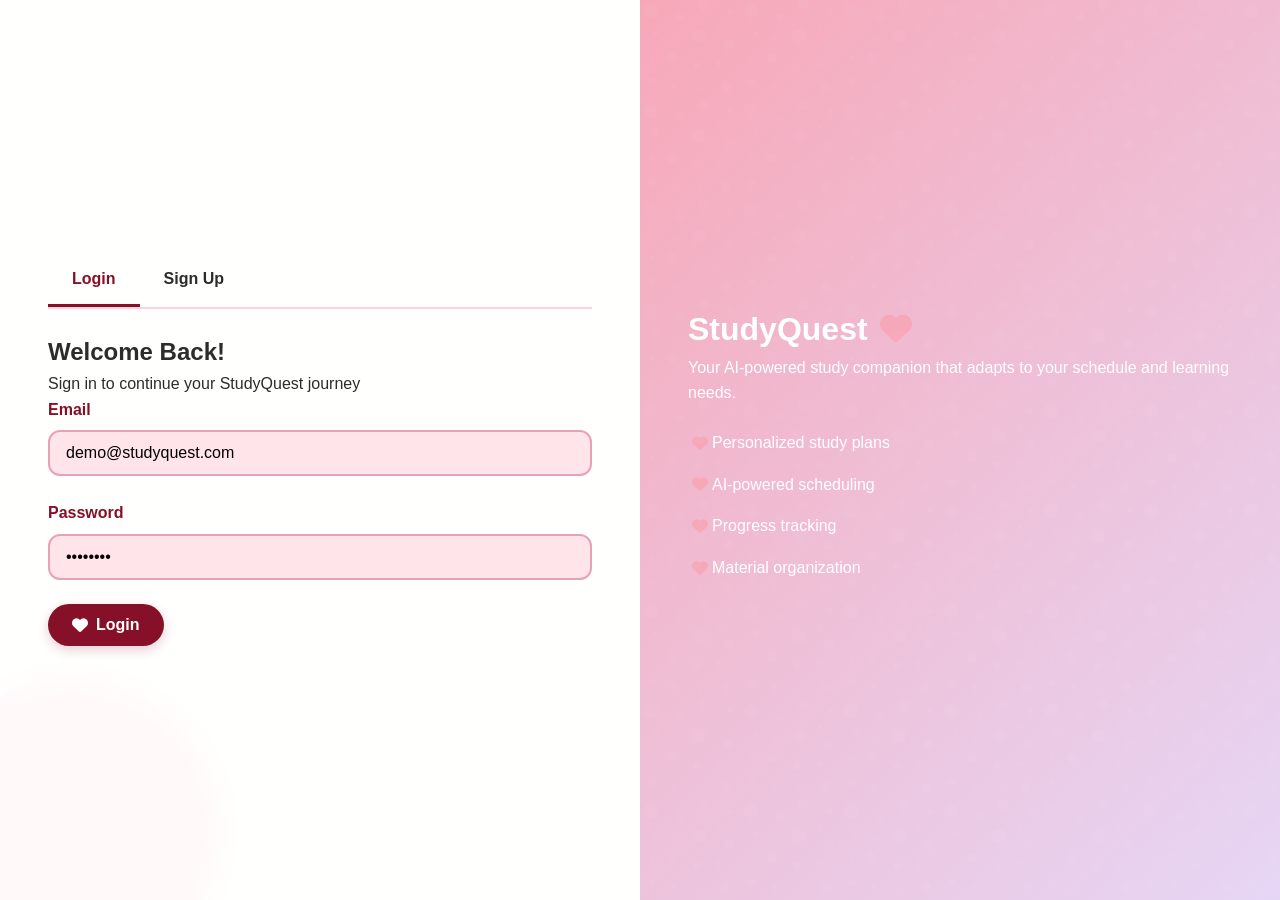
==== schedule/schedule.html @ a79fbef2 "Add files for schedule feature" ====
<!DOCTYPE html>
<html lang="en">
  <head>
    <meta charset="UTF-8" />
    <meta name="viewport" content="width=device-width, initial-scale=1.0" />
    <title>StudyQuest - AI-Powered Study Planner</title>
    <link
      rel="stylesheet"
      href="https://cdnjs.cloudflare.com/ajax/libs/font-awesome/6.4.0/css/all.min.css"
    />
    <link rel="stylesheet" href="schedule.css" />
  </head>
  <body>
    <!-- Authentication Screen -->
    <div class="container auth-container" id="auth-container">
      <div class="bow bow-1"></div>
      <div class="bow bow-2"></div>

      <div class="auth-form">
        <div class="tabs">
          <div class="tab active" data-tab="login">Login</div>
          <div class="tab" data-tab="signup">Sign Up</div>
        </div>

        <div class="tab-content active" id="login-tab">
          <h2>Welcome Back!</h2>
          <p class="wizard-description">
            Sign in to continue your StudyQuest journey
          </p>

          <div class="form-group">
            <label for="login-email">Email</label>
            <input
              type="email"
              id="login-email"
              placeholder="your.email@example.com"
            />
          </div>

          <div class="form-group">
            <label for="login-password">Password</label>
            <input
              type="password"
              id="login-password"
              placeholder="Enter your password"
            />
          </div>

          <button id="login-btn"><i class="fas fa-heart"></i> Login</button>
        </div>

        <div class="tab-content" id="signup-tab">
          <h2>Join StudyQuest</h2>
          <p class="wizard-description">
            Create your account to start organizing your studies
          </p>

          <div class="form-group">
            <label for="signup-name">Full Name</label>
            <input type="text" id="signup-name" placeholder="Your full name" />
          </div>

          <div class="form-group">
            <label for="signup-email">Email</label>
            <input
              type="email"
              id="signup-email"
              placeholder="your.email@example.com"
            />
          </div>

          <div class="form-group">
            <label for="signup-password">Password</label>
            <input
              type="password"
              id="signup-password"
              placeholder="Create a secure password"
            />
          </div>

          <div class="form-group">
            <label for="signup-confirm">Confirm Password</label>
            <input
              type="password"
              id="signup-confirm"
              placeholder="Confirm your password"
            />
          </div>

          <button id="signup-btn">
            <i class="fas fa-heart"></i> Create Account
          </button>
        </div>
      </div>

      <div class="auth-info">
        <h1>StudyQuest <i class="fas fa-heart heart"></i></h1>
        <p>
          Your AI-powered study companion that adapts to your schedule and
          learning needs.
        </p>
        <ul style="margin-top: 1.5rem">
          <li style="margin-bottom: 1rem; display: flex; align-items: center">
            <i class="fas fa-heart heart"></i> Personalized study plans
          </li>
          <li style="margin-bottom: 1rem; display: flex; align-items: center">
            <i class="fas fa-heart heart"></i> AI-powered scheduling
          </li>
          <li style="margin-bottom: 1rem; display: flex; align-items: center">
            <i class="fas fa-heart heart"></i> Progress tracking
          </li>
          <li style="margin-bottom: 1rem; display: flex; align-items: center">
            <i class="fas fa-heart heart"></i> Material organization
          </li>
        </ul>
      </div>
    </div>

    <!-- Setup Wizard -->
    <div class="setup-wizard" id="setup-wizard">
      <div class="wizard-step active" id="step-1">
        <div class="wizard-header">
          <h2 class="wizard-title">
            <i class="fas fa-calendar-alt"></i> Your Study Profile
          </h2>
          <p class="wizard-description">
            Let's set up your personalized study plan with all your classes,
            subjects, and preferences
          </p>
        </div>

        <div class="combined-setup">
          <div class="setup-section">
            <h3 class="setup-section-title">
              <i class="fas fa-book"></i> Classes & Subjects
            </h3>

            <div class="form-group">
              <label>Your Classes</label>
              <div id="class-entries">
                <div class="class-entry">
                  <input
                    type="text"
                    placeholder="Subject name"
                    class="subject-name"
                  />
                  <select class="subject-day">
                    <option value="">Day</option>
                    <option value="monday">Monday</option>
                    <option value="tuesday">Tuesday</option>
                    <option value="wednesday">Wednesday</option>
                    <option value="thursday">Thursday</option>
                    <option value="friday">Friday</option>
                  </select>
                  <input
                    type="text"
                    placeholder="Time (e.g., 9:00 AM)"
                    class="subject-time"
                  />
                  <select class="subject-type">
                    <option value="lecture">Lecture</option>
                    <option value="lab">Lab</option>
                    <option value="tutorial">Tutorial</option>
                  </select>
                  <button
                    class="remove-btn"
                    onclick="this.parentElement.remove()"
                  >
                    <i class="fas fa-times"></i>
                  </button>
                </div>
              </div>

              <button class="btn-secondary" id="add-class-btn">
                <i class="fas fa-plus"></i> Add Class
              </button>
            </div>

            <div class="form-group">
              <label>Your Subjects</label>
              <div id="subject-entries">
                <div class="class-entry">
                  <input
                    type="text"
                    placeholder="Course name"
                    class="course-name"
                  />
                  <select class="course-difficulty">
                    <option value="easy">Easy</option>
                    <option value="moderate">Moderate</option>
                    <option value="hard">Hard</option>
                  </select>
                  <input
                    type="text"
                    placeholder="Target grade"
                    class="course-grade"
                  />
                  <select class="course-priority">
                    <option value="low">Low Priority</option>
                    <option value="medium">Medium Priority</option>
                    <option value="high">High Priority</option>
                  </select>
                  <button
                    class="remove-btn"
                    onclick="this.parentElement.remove()"
                  >
                    <i class="fas fa-times"></i>
                  </button>
                </div>
              </div>

              <button class="btn-secondary" id="add-subject-btn">
                <i class="fas fa-plus"></i> Add Subject
              </button>
            </div>
          </div>

          <div class="setup-section">
            <h3 class="setup-section-title">
              <i class="fas fa-clipboard-list"></i> Exams & Study Preferences
            </h3>

            <div class="form-group">
              <label>Upcoming Exams</label>
              <div id="exam-entries">
                <div class="class-entry">
                  <input
                    type="text"
                    placeholder="Subject"
                    class="exam-subject"
                  />
                  <input type="date" class="exam-date" />
                  <input
                    type="text"
                    placeholder="Time (e.g., 10:00 AM)"
                    class="exam-time"
                  />
                  <input
                    type="text"
                    placeholder="Coverage"
                    class="exam-coverage"
                  />
                  <button
                    class="remove-btn"
                    onclick="this.parentElement.remove()"
                  >
                    <i class="fas fa-times"></i>
                  </button>
                </div>
              </div>

              <button class="btn-secondary" id="add-exam-btn">
                <i class="fas fa-plus"></i> Add Exam
              </button>
            </div>

            <div class="form-group">
              <label>Study Intensity</label>
              <input
                type="range"
                min="1"
                max="5"
                value="3"
                class="intensity-slider"
                id="intensity-slider"
              />
              <div class="slider-labels">
                <span>Relaxed</span>
                <span>Balanced</span>
                <span>Intensive</span>
              </div>
            </div>

            <div class="form-group">
              <label for="max-session">Max Study Time Per Session</label>
              <select id="max-session">
                <option value="1">1 hour</option>
                <option value="1.5">1.5 hours</option>
                <option value="2" selected>2 hours</option>
                <option value="2.5">2.5 hours</option>
                <option value="3">3 hours</option>
              </select>
            </div>

            <div class="form-group">
              <label for="break-time">Break Time</label>
              <select id="break-time">
                <option value="10">10 minutes</option>
                <option value="15" selected>15 minutes</option>
                <option value="20">20 minutes</option>
                <option value="30">30 minutes</option>
              </select>
            </div>
          </div>
        </div>

        <div class="wizard-nav">
          <div></div>
          <button id="step-1-next">
            Generate My Plan <i class="fas fa-magic"></i>
          </button>
        </div>
      </div>
    </div>

    <!-- Dashboard -->
    <div class="dashboard" id="dashboard">
      <div class="sidebar">
        <div class="logo">
          <i class="fas fa-graduation-cap"></i>
          <span class="nav-text">StudyQuest</span>
        </div>

        <div class="nav-item active" data-section="today">
          <i class="fas fa-home"></i>
          <span class="nav-text">Today's Missions</span>
        </div>
        <div class="nav-item" data-section="schedule">
          <i class="fas fa-calendar-alt"></i>
          <span class="nav-text">Weekly Schedule</span>
        </div>
        <div class="nav-item" data-section="materials">
          <i class="fas fa-folder"></i>
          <span class="nav-text">Study Materials</span>
        </div>
        <div class="nav-item" data-section="subjects">
          <i class="fas fa-book"></i> <span class="nav-text">My Subjects</span>
        </div>
        <div class="nav-item" data-section="exams">
          <i class="fas fa-clipboard-list"></i>
          <span class="nav-text">Exams & Quizzes</span>
        </div>
        <div class="nav-item" data-section="settings">
          <i class="fas fa-cog"></i> <span class="nav-text">Settings</span>
        </div>
      </div>

      <div class="main-content">
        <!-- Today's Missions Section -->
        <div class="content-section active" id="today-section">
          <div class="card">
            <div class="card-header">
              <h2 class="card-title">
                Today's Missions
                <span class="ai-indicator"
                  ><i class="fas fa-robot"></i> AI Optimized</span
                >
              </h2>
              <span id="current-date"></span>
            </div>

            <div id="today-missions">
              <!-- Missions will be populated by JavaScript -->
            </div>
          </div>

          <div class="card">
            <div class="card-header">
              <h2 class="card-title">Upcoming Deadlines</h2>
            </div>

            <div id="upcoming-deadlines">
              <!-- Upcoming deadlines will be populated by JavaScript -->
            </div>
          </div>
        </div>

        <!-- Weekly Schedule Section -->
        <div class="content-section" id="schedule-section">
          <div class="card">
            <div class="card-header">
              <h2 class="card-title">
                Weekly Study Schedule
                <span class="ai-indicator"
                  ><i class="fas fa-robot"></i> AI Optimized</span
                >
              </h2>
            </div>

            <div id="weekly-schedule">
              <!-- Schedule will be populated by JavaScript -->
            </div>
          </div>
        </div>

        <!-- Study Materials Section -->
        <div class="content-section" id="materials-section">
          <div class="card">
            <div class="card-header">
              <h2 class="card-title">Study Materials</h2>
              <button class="btn-secondary" id="add-folder-btn">
                <i class="fas fa-plus"></i> New Folder
              </button>
            </div>

            <div class="folder-grid" id="materials-grid">
              <!-- Folders will be populated by JavaScript -->
            </div>
          </div>
        </div>

        <!-- My Subjects Section -->
        <div class="content-section" id="subjects-section">
          <div class="card">
            <div class="card-header">
              <h2 class="card-title">My Subjects</h2>
              <button class="btn-secondary" id="add-subject-dash-btn">
                <i class="fas fa-plus"></i> Add Subject
              </button>
            </div>

            <div id="subjects-list">
              <!-- Subjects will be populated by JavaScript -->
            </div>
          </div>
        </div>

        <!-- Exams & Quizzes Section -->
        <div class="content-section" id="exams-section">
          <div class="card">
            <div class="card-header">
              <h2 class="card-title">Exams & Quizzes</h2>
              <button class="btn-secondary" id="add-exam-dash-btn">
                <i class="fas fa-plus"></i> Add Exam
              </button>
            </div>

            <div id="exams-list">
              <!-- Exams will be populated by JavaScript -->
            </div>
          </div>
        </div>

        <!-- Settings Section -->
        <div class="content-section" id="settings-section">
          <div class="card">
            <div class="card-header">
              <h2 class="card-title">Settings</h2>
            </div>

            <div class="form-group">
              <label for="study-intensity">Study Intensity</label>
              <input
                type="range"
                min="1"
                max="5"
                value="3"
                class="intensity-slider"
                id="study-intensity"
              />
              <div class="slider-labels">
                <span>Relaxed</span>
                <span>Balanced</span>
                <span>Intensive</span>
              </div>
            </div>

            <div class="form-group">
              <label for="max-study-session"
                >Maximum Study Time Per Session</label
              >
              <select id="max-study-session">
                <option value="1">1 hour</option>
                <option value="1.5">1.5 hours</option>
                <option value="2" selected>2 hours</option>
                <option value="2.5">2.5 hours</option>
                <option value="3">3 hours</option>
              </select>
            </div>

            <div class="form-group">
              <label for="desired-break">Desired Break Time</label>
              <select id="desired-break">
                <option value="10">10 minutes</option>
                <option value="15" selected>15 minutes</option>
                <option value="20">20 minutes</option>
                <option value="30">30 minutes</option>
              </select>
            </div>

            <button id="update-settings">
              <i class="fas fa-heart"></i> Update Settings
            </button>
          </div>
        </div>
      </div>
    </div>

    <!-- Materials Modal -->
    <div id="materials-modal" class="modal">
      <div class="modal-content">
        <div class="modal-header">
          <h3 class="modal-title" id="folder-title">Folder Name</h3>
          <span class="close" id="close-modal">&times;</span>
        </div>

        <div class="file-upload-area" id="file-upload-area">
          <i
            class="fas fa-cloud-upload-alt"
            style="
              font-size: 3rem;
              color: var(--warm-mauve);
              margin-bottom: 1rem;
            "
          ></i>
          <p>Drag and drop files here or click to browse</p>
          <input type="file" id="file-input" multiple style="display: none" />
        </div>

        <div class="file-list" id="file-list">
          <!-- Uploaded files will appear here -->
        </div>
      </div>
    </div>

    <!-- Add Folder Modal -->
    <div id="add-folder-modal" class="modal">
      <div class="modal-content">
        <div class="modal-header">
          <h3 class="modal-title">Create New Folder</h3>
          <span class="close" id="close-folder-modal">&times;</span>
        </div>

        <div class="form-group">
          <label for="new-folder-name">Folder Name</label>
          <input
            type="text"
            id="new-folder-name"
            placeholder="Enter folder name"
          />
        </div>

        <div class="form-group">
          <label for="new-folder-subject">Subject</label>
          <select id="new-folder-subject">
            <option value="">Select a subject</option>
          </select>
        </div>

        <button id="create-folder-btn">
          <i class="fas fa-plus"></i> Create Folder
        </button>
      </div>
    </div>

    <!-- Add Subject Modal -->
    <div id="add-subject-modal" class="modal">
      <div class="modal-content">
        <div class="modal-header">
          <h3 class="modal-title">Add New Subject</h3>
          <span class="close" id="close-subject-modal">&times;</span>
        </div>

        <div class="form-group">
          <label for="new-subject-name">Subject Name</label>
          <input
            type="text"
            id="new-subject-name"
            placeholder="e.g., Mathematics"
          />
        </div>

        <div class="form-group">
          <label for="new-subject-difficulty">Difficulty</label>
          <select id="new-subject-difficulty">
            <option value="easy">Easy</option>
            <option value="moderate">Moderate</option>
            <option value="hard">Hard</option>
          </select>
        </div>

        <div class="form-group">
          <label for="new-subject-grade">Target Grade</label>
          <input
            type="text"
            id="new-subject-grade"
            placeholder="e.g., A or 90%"
          />
        </div>

        <div class="form-group">
          <label for="new-subject-priority">Priority</label>
          <select id="new-subject-priority">
            <option value="low">Low Priority</option>
            <option value="medium">Medium Priority</option>
            <option value="high">High Priority</option>
          </select>
        </div>

        <button id="create-subject-btn">
          <i class="fas fa-plus"></i> Add Subject
        </button>
      </div>
    </div>

    <!-- Add Exam Modal -->
    <div id="add-exam-modal" class="modal">
      <div class="modal-content">
        <div class="modal-header">
          <h3 class="modal-title">Add New Exam</h3>
          <span class="close" id="close-exam-modal">&times;</span>
        </div>

        <div class="form-group">
          <label for="new-exam-subject">Subject</label>
          <select id="new-exam-subject">
            <option value="">Select a subject</option>
          </select>
        </div>

        <div class="form-group">
          <label for="new-exam-date">Date</label>
          <input type="date" id="new-exam-date" />
        </div>

        <div class="form-group">
          <label for="new-exam-time">Time</label>
          <input type="time" id="new-exam-time" />
        </div>

        <div class="form-group">
          <label for="new-exam-coverage">Coverage</label>
          <input
            type="text"
            id="new-exam-coverage"
            placeholder="e.g., Chapters 1-5"
          />
        </div>

        <button id="create-exam-btn">
          <i class="fas fa-plus"></i> Add Exam
        </button>
      </div>
    </div>

    <script src="schedule.js"></script>
  </body>
</html>
---- schedule/schedule.css ----
:root {
    --blush-pink: #ffc0cb;
    --rose-quartz: #f7a8b8;
    --soft-lilac: #e6d6f5;
    --cream-white: #fff8f0;
    --warm-mauve: #d29ab9;
    --deep-raspberry: #851027;
    --dusty-rose: #e8a2b8;
    --silver-gray: #dadada;
    --soft-black: #2c2c2c;
    --pale-pink: #ffe4e9;
    --light-rose: #ffd1dc;
    }

    * {
    margin: 0;
    padding: 0;
    box-sizing: border-box;
    font-family: "Segoe UI", Tahoma, Geneva, Verdana, sans-serif;
    }

    body {
    background-color: var(--cream-white);
    color: var(--soft-black);
    line-height: 1.6;
    overflow-x: hidden;
    }

    .container {
    display: flex;
    min-height: 100vh;
    }

    /* Authentication Styles */
    .auth-container {
    display: flex;
    width: 100%;
    position: relative;
    overflow: hidden;
    }

    .auth-container::before {
    content: "";
    position: absolute;
    top: -50px;
    right: -50px;
    width: 200px;
    height: 200px;
    background-color: var(--soft-lilac);
    border-radius: 50%;
    z-index: 0;
    }

    .auth-container::after {
    content: "";
    position: absolute;
    bottom: -80px;
    left: -80px;
    width: 300px;
    height: 300px;
    background-color: var(--blush-pink);
    border-radius: 50%;
    z-index: 0;
    }

    .auth-form {
    flex: 1;
    padding: 3rem;
    display: flex;
    flex-direction: column;
    justify-content: center;
    background-color: rgba(255, 255, 255, 0.9);
    backdrop-filter: blur(10px);
    z-index: 1;
    position: relative;
    }

    .auth-info {
    flex: 1;
    background: linear-gradient(
        135deg,
        var(--rose-quartz),
        var(--soft-lilac)
    );
    padding: 3rem;
    display: flex;
    flex-direction: column;
    justify-content: center;
    color: white;
    position: relative;
    overflow: hidden;
    }

    .auth-info::before {
    content: "";
    position: absolute;
    top: 0;
    left: 0;
    right: 0;
    bottom: 0;
    background-image: url("data:image/svg+xml,%3Csvg width='100' height='100' viewBox='0 0 100 100' xmlns='http://www.w3.org/2000/svg'%3E%3Cpath d='M11 18c3.866 0 7-3.134 7-7s-3.134-7-7-7-7 3.134-7 7 3.134 7 7 7zm48 25c3.866 0 7-3.134 7-7s-3.134-7-7-7-7 3.134-7 7 3.134 7 7 7zm-43-7c1.657 0 3-1.343 3-3s-1.343-3-3-3-3 1.343-3 3 1.343 3 3 3zm63 31c1.657 0 3-1.343 3-3s-1.343-3-3-3-3 1.343-3 3 1.343 3 3 3zM34 90c1.657 0 3-1.343 3-3s-1.343-3-3-3-3 1.343-3 3 1.343 3 3 3zm56-76c1.657 0 3-1.343 3-3s-1.343-3-3-3-3 1.343-3 3 1.343 3 3 3zM12 86c2.21 0 4-1.79 4-4s-1.79-4-4-4-4 1.79-4 4 1.79 4 4 4zm28-65c2.21 0 4-1.79 4-4s-1.79-4-4-4-4 1.79-4 4 1.79 4 4 4zm23-11c2.76 0 5-2.24 5-5s-2.24-5-5-5-5 2.24-5 5 2.24 5 5 5zm-6 60c2.21 0 4-1.79 4-4s-1.79-4-4-4-4 1.79-4 4 1.79 4 4 4zm29 22c2.76 0 5-2.24 5-5s-2.24-5-5-5-5 2.24-5 5 2.24 5 5 5zM32 63c2.76 0 5-2.24 5-5s-2.24-5-5-5-5 2.24-5 5 2.24 5 5 5zm57-13c2.76 0 5-2.24 5-5s-2.24-5-5-5-5 2.24-5 5 2.24 5 5 5zm-9-21c1.105 0 2-.895 2-2s-.895-2-2-2-2 .895-2 2 .895 2 2 2zM60 91c1.105 0 2-.895 2-2s-.895-2-2-2-2 .895-2 2 .895 2 2 2zM35 41c1.105 0 2-.895 2-2s-.895-2-2-2-2 .895-2 2 .895 2 2 2zM12 60c1.105 0 2-.895 2-2s-.895-2-2-2-2 .895-2 2 .895 2 2 2z' fill='%23ffffff' fill-opacity='0.1' fill-rule='evenodd'/%3E%3C/svg%3E");
    opacity: 0.3;
    }

    .form-group {
    margin-bottom: 1.5rem;
    position: relative;
    }

    label {
    display: block;
    margin-bottom: 0.5rem;
    font-weight: 600;
    color: var(--deep-raspberry);
    }

    input,
    select,
    textarea {
    width: 100%;
    padding: 0.75rem 1rem;
    border: 2px solid var(--dusty-rose);
    border-radius: 12px;
    font-size: 1rem;
    background-color: var(--pale-pink);
    transition: all 0.3s ease;
    }

    input:focus,
    select:focus,
    textarea:focus {
    outline: none;
    border-color: var(--deep-raspberry);
    box-shadow: 0 0 0 3px rgba(133, 16, 39, 0.1);
    }

    button {
    background-color: var(--deep-raspberry);
    color: white;
    border: none;
    padding: 0.75rem 1.5rem;
    border-radius: 50px;
    cursor: pointer;
    font-size: 1rem;
    font-weight: 600;
    transition: all 0.3s ease;
    display: inline-flex;
    align-items: center;
    justify-content: center;
    gap: 0.5rem;
    box-shadow: 0 4px 12px rgba(133, 16, 39, 0.2);
    }

    button:hover {
    background-color: var(--warm-mauve);
    transform: translateY(-2px);
    box-shadow: 0 6px 15px rgba(133, 16, 39, 0.3);
    }

    .btn-secondary {
    background-color: var(--warm-mauve);
    }

    .btn-secondary:hover {
    background-color: var(--dusty-rose);
    }

    .tabs {
    display: flex;
    margin-bottom: 1.5rem;
    border-bottom: 2px solid var(--light-rose);
    }

    .tab {
    padding: 0.75rem 1.5rem;
    cursor: pointer;
    border-bottom: 3px solid transparent;
    transition: all 0.3s ease;
    font-weight: 600;
    color: var(--soft-black);
    }

    .tab.active {
    border-bottom: 3px solid var(--deep-raspberry);
    color: var(--deep-raspberry);
    }

    .tab-content {
    display: none;
    }

    .tab-content.active {
    display: block;
    }

    /* Dashboard Styles */
    .dashboard {
    display: none;
    width: 100%;
    }

    .sidebar {
    width: 250px;
    background: linear-gradient(
        to bottom,
        var(--blush-pink),
        var(--soft-lilac)
    );
    padding: 1.5rem;
    height: 100vh;
    overflow-y: auto;
    position: fixed;
    box-shadow: 5px 0 15px rgba(0, 0, 0, 0.05);
    z-index: 100;
    }

    .main-content {
    flex: 1;
    margin-left: 250px;
    padding: 2rem;
    background-color: var(--cream-white);
    }

    .logo {
    font-size: 1.5rem;
    font-weight: 700;
    color: var(--deep-raspberry);
    margin-bottom: 2rem;
    display: flex;
    align-items: center;
    padding: 0.5rem;
    background-color: rgba(255, 255, 255, 0.7);
    border-radius: 12px;
    justify-content: center;
    }

    .logo i {
    margin-right: 0.5rem;
    }

    .nav-item {
    padding: 0.75rem 1rem;
    margin-bottom: 0.5rem;
    border-radius: 12px;
    cursor: pointer;
    display: flex;
    align-items: center;
    transition: all 0.3s ease;
    color: var(--soft-black);
    font-weight: 500;
    }

    .nav-item:hover {
    background-color: rgba(255, 255, 255, 0.5);
    transform: translateX(5px);
    }

    .nav-item.active {
    background-color: white;
    color: var(--deep-raspberry);
    font-weight: 600;
    box-shadow: 0 4px 8px rgba(0, 0, 0, 0.1);
    }

    .nav-item i {
    margin-right: 0.75rem;
    width: 20px;
    text-align: center;
    }

    .card {
    background-color: white;
    border-radius: 16px;
    padding: 1.5rem;
    margin-bottom: 1.5rem;
    box-shadow: 0 4px 12px rgba(0, 0, 0, 0.05);
    border: 1px solid var(--light-rose);
    position: relative;
    overflow: hidden;
    }

    .card::before {
    content: "";
    position: absolute;
    top: 0;
    left: 0;
    width: 5px;
    height: 100%;
    background: linear-gradient(
        to bottom,
        var(--rose-quartz),
        var(--soft-lilac)
    );
    }

    .card-header {
    display: flex;
    justify-content: space-between;
    align-items: center;
    margin-bottom: 1rem;
    flex-wrap: wrap;
    gap: 1rem;
    }

    .card-title {
    font-size: 1.25rem;
    font-weight: 600;
    color: var(--deep-raspberry);
    }

    .content-section {
    display: none;
    }

    .content-section.active {
    display: block;
    }

    .schedule-day {
    margin-bottom: 1.5rem;
    }

    .day-header {
    font-weight: 600;
    margin-bottom: 0.5rem;
    color: var(--warm-mauve);
    display: flex;
    align-items: center;
    }

    .day-header i {
    margin-right: 0.5rem;
    }

    .schedule-item {
    display: flex;
    align-items: center;
    padding: 0.75rem;
    background-color: var(--pale-pink);
    border-radius: 12px;
    margin-bottom: 0.5rem;
    border-left: 4px solid var(--rose-quartz);
    }

    .schedule-time {
    font-weight: 600;
    margin-right: 1rem;
    min-width: 100px;
    color: var(--deep-raspberry);
    }

    .mission-item {
    display: flex;
    align-items: center;
    padding: 1rem;
    background-color: var(--pale-pink);
    border-radius: 12px;
    margin-bottom: 1rem;
    border-left: 4px solid var(--deep-raspberry);
    transition: all 0.3s ease;
    }

    .mission-item:hover {
    transform: translateY(-3px);
    box-shadow: 0 5px 15px rgba(0, 0, 0, 0.05);
    }

    .mission-checkbox {
    margin-right: 1rem;
    }

    .mission-checkbox input {
    width: 20px;
    height: 20px;
    accent-color: var(--deep-raspberry);
    }

    .mission-details {
    flex: 1;
    }

    .mission-title {
    font-weight: 600;
    margin-bottom: 0.25rem;
    }

    .mission-meta {
    display: flex;
    font-size: 0.875rem;
    color: var(--soft-black);
    flex-wrap: wrap;
    gap: 1rem;
    }

    .mission-meta span {
    display: flex;
    align-items: center;
    gap: 0.25rem;
    }

    .difficulty-easy {
    color: #4caf50;
    }

    .difficulty-moderate {
    color: #ff9800;
    }

    .difficulty-hard {
    color: #f44336;
    }

    .folder-grid {
    display: grid;
    grid-template-columns: repeat(auto-fill, minmax(200px, 1fr));
    gap: 1rem;
    }

    .folder-item {
    background: linear-gradient(
        135deg,
        var(--soft-lilac),
        var(--pale-pink)
    );
    border-radius: 12px;
    padding: 1.5rem;
    text-align: center;
    cursor: pointer;
    transition: all 0.3s ease;
    border: 1px solid var(--light-rose);
    }

    .folder-item:hover {
    transform: translateY(-5px);
    box-shadow: 0 8px 20px rgba(0, 0, 0, 0.1);
    }

    .folder-icon {
    font-size: 2rem;
    margin-bottom: 0.5rem;
    color: var(--deep-raspberry);
    }

    /* Setup Wizard Styles */
    .setup-wizard {
    display: none;
    width: 100%;
    padding: 2rem;
    max-width: 900px;
    margin: 0 auto;
    }

    .wizard-step {
    display: none;
    }

    .wizard-step.active {
    display: block;
    animation: fadeIn 0.5s ease;
    }

    @keyframes fadeIn {
    from {
        opacity: 0;
        transform: translateY(10px);
    }
    to {
        opacity: 1;
        transform: translateY(0);
    }
    }

    .wizard-header {
    text-align: center;
    margin-bottom: 2rem;
    position: relative;
    }

    .wizard-title {
    font-size: 1.75rem;
    color: var(--deep-raspberry);
    margin-bottom: 0.5rem;
    display: flex;
    align-items: center;
    justify-content: center;
    gap: 0.5rem;
    }

    .wizard-description {
    color: var(--soft-black);
    max-width: 600px;
    margin: 0 auto;
    }

    .wizard-nav {
    display: flex;
    justify-content: space-between;
    margin-top: 2rem;
    }

    .class-entry {
    display: grid;
    grid-template-columns: 2fr 1fr 1.5fr 1fr auto;
    gap: 1rem;
    margin-bottom: 1rem;
    align-items: end;
    }

    .priority-tag {
    display: inline-flex;
    align-items: center;
    padding: 0.25rem 0.75rem;
    border-radius: 50px;
    font-size: 0.875rem;
    margin-right: 0.5rem;
    margin-bottom: 0.5rem;
    gap: 0.25rem;
    }

    .priority-high {
    background-color: #ffebee;
    color: var(--deep-raspberry);
    }

    .priority-medium {
    background-color: #fff3e0;
    color: #ff9800;
    }

    .priority-low {
    background-color: #e8f5e9;
    color: #4caf50;
    }

    .intensity-slider {
    width: 100%;
    margin: 1rem 0;
    -webkit-appearance: none;
    height: 8px;
    border-radius: 4px;
    background: var(--light-rose);
    outline: none;
    }

    .intensity-slider::-webkit-slider-thumb {
    -webkit-appearance: none;
    appearance: none;
    width: 20px;
    height: 20px;
    border-radius: 50%;
    background: var(--deep-raspberry);
    cursor: pointer;
    box-shadow: 0 2px 5px rgba(0, 0, 0, 0.2);
    }

    .slider-labels {
    display: flex;
    justify-content: space-between;
    margin-top: 0.5rem;
    font-size: 0.875rem;
    color: var(--soft-black);
    }

    /* AI Indicator */
    .ai-indicator {
    display: inline-flex;
    align-items: center;
    background-color: var(--soft-lilac);
    padding: 0.25rem 0.75rem;
    border-radius: 50px;
    font-size: 0.875rem;
    margin-left: 0.5rem;
    gap: 0.25rem;
    }

    /* Combined Setup Step */
    .combined-setup {
    display: grid;
    grid-template-columns: 1fr 1fr;
    gap: 2rem;
    }

    .setup-section {
    background-color: white;
    border-radius: 16px;
    padding: 1.5rem;
    box-shadow: 0 4px 12px rgba(0, 0, 0, 0.05);
    border: 1px solid var(--light-rose);
    }

    .setup-section-title {
    font-size: 1.25rem;
    color: var(--deep-raspberry);
    margin-bottom: 1rem;
    display: flex;
    align-items: center;
    gap: 0.5rem;
    }

    /* Modal Styles */
    .modal {
    display: none;
    position: fixed;
    z-index: 1000;
    left: 0;
    top: 0;
    width: 100%;
    height: 100%;
    overflow: auto;
    background-color: rgba(0, 0, 0, 0.5);
    backdrop-filter: blur(5px);
    }

    .modal-content {
    background-color: var(--cream-white);
    margin: 5% auto;
    padding: 2rem;
    border: 1px solid var(--light-rose);
    border-radius: 16px;
    width: 90%;
    max-width: 600px;
    box-shadow: 0 8px 32px rgba(0, 0, 0, 0.2);
    animation: slideDown 0.3s ease;
    }

    @keyframes slideDown {
    from {
        opacity: 0;
        transform: translateY(-50px);
    }
    to {
        opacity: 1;
        transform: translateY(0);
    }
    }

    .modal-header {
    display: flex;
    justify-content: space-between;
    align-items: center;
    margin-bottom: 1.5rem;
    }

    .modal-title {
    font-size: 1.5rem;
    color: var(--deep-raspberry);
    font-weight: 600;
    }

    .close {
    color: var(--soft-black);
    font-size: 2rem;
    font-weight: bold;
    cursor: pointer;
    transition: color 0.3s ease;
    }

    .close:hover {
    color: var(--deep-raspberry);
    }

    .file-upload-area {
    border: 2px dashed var(--dusty-rose);
    border-radius: 12px;
    padding: 2rem;
    text-align: center;
    background-color: var(--pale-pink);
    cursor: pointer;
    transition: all 0.3s ease;
    margin-bottom: 1.5rem;
    }

    .file-upload-area:hover {
    border-color: var(--deep-raspberry);
    background-color: var(--light-rose);
    }

    .file-upload-area.dragover {
    border-color: var(--deep-raspberry);
    background-color: var(--light-rose);
    transform: scale(1.02);
    }

    .file-list {
    margin-top: 1rem;
    }

    .file-item {
    display: flex;
    align-items: center;
    justify-content: space-between;
    padding: 0.75rem;
    background-color: white;
    border-radius: 8px;
    margin-bottom: 0.5rem;
    border: 1px solid var(--light-rose);
    }

    .file-info {
    display: flex;
    align-items: center;
    gap: 0.5rem;
    flex: 1;
    overflow: hidden;
    }

    .file-info span {
    white-space: nowrap;
    overflow: hidden;
    text-overflow: ellipsis;
    }

    .delete-file {
    background-color: transparent;
    color: var(--deep-raspberry);
    padding: 0.25rem 0.5rem;
    font-size: 0.875rem;
    box-shadow: none;
    flex-shrink: 0;
    }

    .delete-file:hover {
    background-color: var(--deep-raspberry);
    color: white;
    }

    /* Remove Button Styles */
    .remove-btn {
    background-color: transparent;
    color: var(--deep-raspberry);
    padding: 0.5rem;
    font-size: 0.875rem;
    box-shadow: none;
    }

    .remove-btn:hover {
    background-color: var(--pale-pink);
    transform: none;
    }

    /* Coquette decorative elements */
    .bow {
    position: absolute;
    width: 40px;
    height: 40px;
    background-color: var(--deep-raspberry);
    border-radius: 50% 50% 0 50%;
    transform: rotate(45deg);
    opacity: 0.7;
    }

    .bow::before,
    .bow::after {
    content: "";
    position: absolute;
    width: 30px;
    height: 30px;
    background-color: var(--deep-raspberry);
    border-radius: 50%;
    }

    .bow::before {
    top: -15px;
    left: 5px;
    }

    .bow::after {
    top: 5px;
    left: -15px;
    }

    .bow-1 {
    top: 20px;
    right: 20px;
    }

    .bow-2 {
    bottom: 20px;
    left: 20px;
    transform: rotate(-135deg);
    }

    .heart {
    color: var(--rose-quartz);
    margin: 0 0.25rem;
    }

    /* Responsive adjustments */
    @media (max-width: 1024px) {
    .combined-setup {
        grid-template-columns: 1fr;
    }

    .auth-container {
        flex-direction: column;
    }

    .auth-info {
        min-height: 200px;
    }
    }

    @media (max-width: 768px) {
    .sidebar {
        width: 70px;
    }

    .sidebar .nav-text {
        display: none;
    }

    .logo span {
        display: none;
    }

    .main-content {
        margin-left: 70px;
        padding: 1rem;
    }

    .nav-item {
        justify-content: center;
        padding: 0.75rem 0.5rem;
    }

    .nav-item i {
        margin-right: 0;
    }

    .class-entry {
        grid-template-columns: 1fr;
    }

    .folder-grid {
        grid-template-columns: repeat(auto-fill, minmax(150px, 1fr));
    }

    .card {
        padding: 1rem;
    }

    .mission-meta {
        flex-direction: column;
        gap: 0.5rem;
    }

    .modal-content {
        margin: 10% auto;
        width: 95%;
        padding: 1.5rem;
    }

    .wizard-nav {
        flex-direction: column;
        gap: 1rem;
    }

    .auth-form {
        padding: 2rem 1.5rem;
    }
    }

    @media (max-width: 480px) {
    body {
        font-size: 14px;
    }

    .card-title {
        font-size: 1rem;
    }

    .mission-title {
        font-size: 0.9rem;
    }

    .schedule-item {
        flex-direction: column;
        align-items: flex-start;
    }

    .schedule-time {
        margin-bottom: 0.5rem;
    }

    .folder-grid {
        grid-template-columns: 1fr;
    }
    }
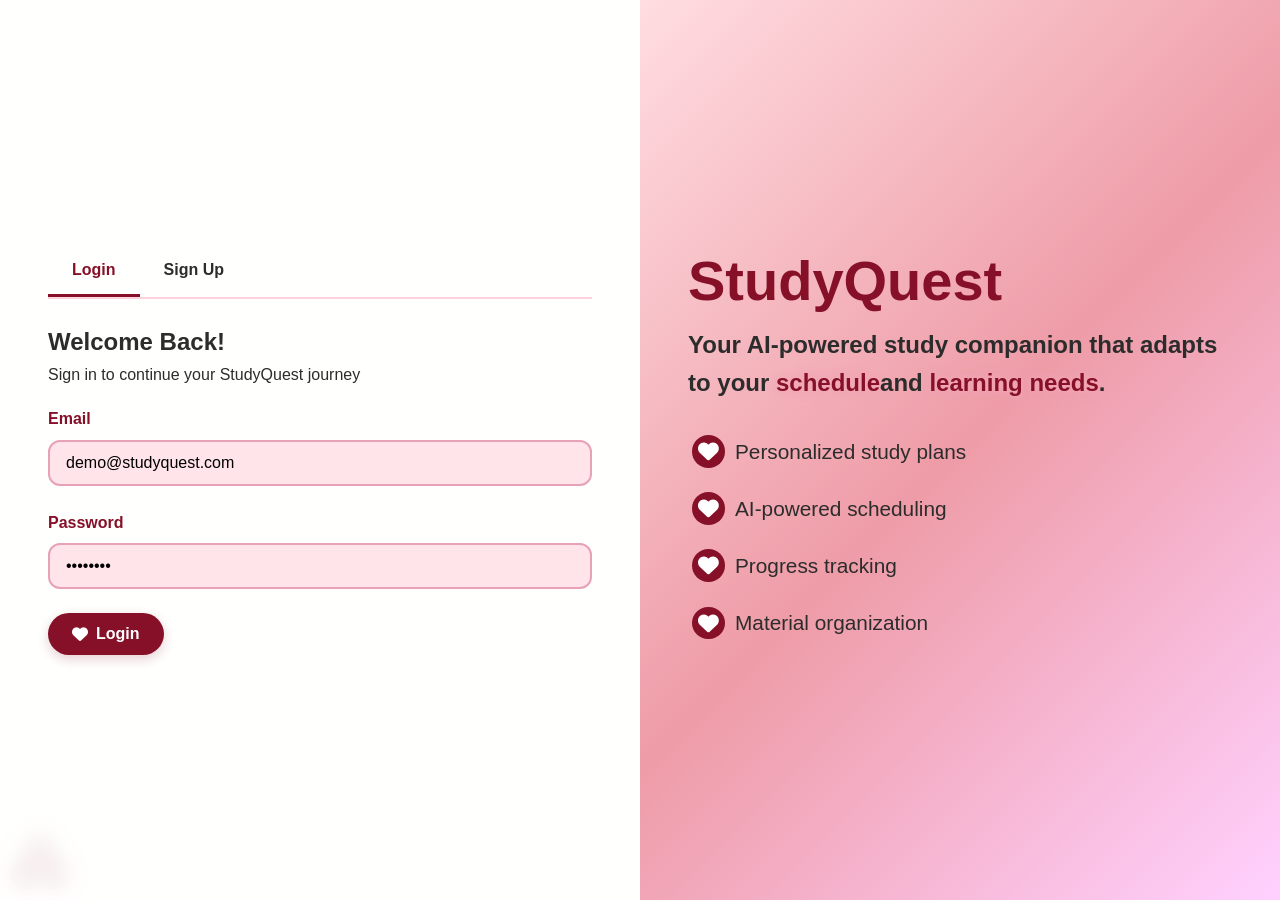
==== commit faebf5ff: "improve authentication and wizard" ====
--- a/schedule/schedule.html
+++ b/schedule/schedule.html
@@ -94,24 +94,16 @@
       </div>
 
       <div class="auth-info">
-        <h1>StudyQuest <i class="fas fa-heart heart"></i></h1>
+        <h1 class="title">StudyQuest</h1>
         <p>
-          Your AI-powered study companion that adapts to your schedule and
-          learning needs.
+          Your AI-powered study companion that adapts to your
+          <span>schedule</span>and <span>learning needs</span>.
         </p>
-        <ul style="margin-top: 1.5rem">
-          <li style="margin-bottom: 1rem; display: flex; align-items: center">
-            <i class="fas fa-heart heart"></i> Personalized study plans
-          </li>
-          <li style="margin-bottom: 1rem; display: flex; align-items: center">
-            <i class="fas fa-heart heart"></i> AI-powered scheduling
-          </li>
-          <li style="margin-bottom: 1rem; display: flex; align-items: center">
-            <i class="fas fa-heart heart"></i> Progress tracking
-          </li>
-          <li style="margin-bottom: 1rem; display: flex; align-items: center">
-            <i class="fas fa-heart heart"></i> Material organization
-          </li>
+        <ul>
+          <li><i class="fas fa-heart heart"></i> Personalized study plans</li>
+          <li><i class="fas fa-heart heart"></i> AI-powered scheduling</li>
+          <li><i class="fas fa-heart heart"></i> Progress tracking</li>
+          <li><i class="fas fa-heart heart"></i> Material organization</li>
         </ul>
       </div>
     </div>
--- a/schedule/schedule.css
+++ b/schedule/schedule.css
@@ -32,6 +32,15 @@
     }
 
     /* Authentication Styles */
+
+    .title {
+        font-size: 3.5rem;
+        background: var(--deep-raspberry);
+        -webkit-background-clip: text;
+        background-clip: text;
+        -webkit-text-fill-color: transparent;
+    }
+
     .auth-container {
     display: flex;
     width: 100%;
@@ -39,29 +48,6 @@
     overflow: hidden;
     }
 
-    .auth-container::before {
-    content: "";
-    position: absolute;
-    top: -50px;
-    right: -50px;
-    width: 200px;
-    height: 200px;
-    background-color: var(--soft-lilac);
-    border-radius: 50%;
-    z-index: 0;
-    }
-
-    .auth-container::after {
-    content: "";
-    position: absolute;
-    bottom: -80px;
-    left: -80px;
-    width: 300px;
-    height: 300px;
-    background-color: var(--blush-pink);
-    border-radius: 50%;
-    z-index: 0;
-    }
 
     .auth-form {
     flex: 1;
@@ -77,29 +63,52 @@
 
     .auth-info {
     flex: 1;
-    background: linear-gradient(
-        135deg,
-        var(--rose-quartz),
-        var(--soft-lilac)
+    background: linear-gradient(135deg,
+    #ffdde1 0%,  /* soft pink */
+    #ee9ca7 50%, /* rose */
+    #ffd1ff 100% /* soft lilac */
     );
     padding: 3rem;
     display: flex;
     flex-direction: column;
     justify-content: center;
-    color: white;
     position: relative;
     overflow: hidden;
-    }
-
-    .auth-info::before {
-    content: "";
-    position: absolute;
-    top: 0;
-    left: 0;
-    right: 0;
-    bottom: 0;
-    background-image: url("data:image/svg+xml,%3Csvg width='100' height='100' viewBox='0 0 100 100' xmlns='http://www.w3.org/2000/svg'%3E%3Cpath d='M11 18c3.866 0 7-3.134 7-7s-3.134-7-7-7-7 3.134-7 7 3.134 7 7 7zm48 25c3.866 0 7-3.134 7-7s-3.134-7-7-7-7 3.134-7 7 3.134 7 7 7zm-43-7c1.657 0 3-1.343 3-3s-1.343-3-3-3-3 1.343-3 3 1.343 3 3 3zm63 31c1.657 0 3-1.343 3-3s-1.343-3-3-3-3 1.343-3 3 1.343 3 3 3zM34 90c1.657 0 3-1.343 3-3s-1.343-3-3-3-3 1.343-3 3 1.343 3 3 3zm56-76c1.657 0 3-1.343 3-3s-1.343-3-3-3-3 1.343-3 3 1.343 3 3 3zM12 86c2.21 0 4-1.79 4-4s-1.79-4-4-4-4 1.79-4 4 1.79 4 4 4zm28-65c2.21 0 4-1.79 4-4s-1.79-4-4-4-4 1.79-4 4 1.79 4 4 4zm23-11c2.76 0 5-2.24 5-5s-2.24-5-5-5-5 2.24-5 5 2.24 5 5 5zm-6 60c2.21 0 4-1.79 4-4s-1.79-4-4-4-4 1.79-4 4 1.79 4 4 4zm29 22c2.76 0 5-2.24 5-5s-2.24-5-5-5-5 2.24-5 5 2.24 5 5 5zM32 63c2.76 0 5-2.24 5-5s-2.24-5-5-5-5 2.24-5 5 2.24 5 5 5zm57-13c2.76 0 5-2.24 5-5s-2.24-5-5-5-5 2.24-5 5 2.24 5 5 5zm-9-21c1.105 0 2-.895 2-2s-.895-2-2-2-2 .895-2 2 .895 2 2 2zM60 91c1.105 0 2-.895 2-2s-.895-2-2-2-2 .895-2 2 .895 2 2 2zM35 41c1.105 0 2-.895 2-2s-.895-2-2-2-2 .895-2 2 .895 2 2 2zM12 60c1.105 0 2-.895 2-2s-.895-2-2-2-2 .895-2 2 .895 2 2 2z' fill='%23ffffff' fill-opacity='0.1' fill-rule='evenodd'/%3E%3C/svg%3E");
-    opacity: 0.3;
+    min-height: 200px;
+    }
+
+    .auth-info p {
+        margin-bottom: 0.5rem; 
+        font-size: 1.5rem;
+        font-weight: 600;
+    }
+
+    .auth-info p span {
+        color: var(--deep-raspberry);
+        text-shadow: 
+            0px 0px 6px var(--rose-quartz),
+            0px 0px 12px var(--dusty-rose);
+    
+    }
+
+    .auth-info li {
+        margin-bottom: 1.5rem; 
+        display: flex; 
+        align-items: center;
+        font-size: 1.3rem;
+        font-weight: 400;
+    }
+
+    .auth-info ul {
+        margin-top: 1.5rem;
+    }
+
+    .auth-info ul li i {
+        color: white;
+        background: var(--deep-raspberry);
+        border-radius: 50%;
+        padding: 6px;
+        margin-right: 10px;
     }
 
     .form-group {
@@ -489,7 +498,7 @@
     .wizard-description {
     color: var(--soft-black);
     max-width: 600px;
-    margin: 0 auto;
+    margin-bottom: 1.2rem;
     }
 
     .wizard-nav {
@@ -535,6 +544,7 @@
     .intensity-slider {
     width: 100%;
     margin: 1rem 0;
+    appearance: none;
     -webkit-appearance: none;
     height: 8px;
     border-radius: 4px;
@@ -781,8 +791,9 @@
     }
 
     .heart {
-    color: var(--rose-quartz);
+    color: var(--cream-white);
     margin: 0 0.25rem;
+    font-weight: 800;
     }
 
     /* Responsive adjustments */
@@ -795,9 +806,6 @@
         flex-direction: column;
     }
 
-    .auth-info {
-        min-height: 200px;
-    }
     }
 
     @media (max-width: 768px) {
